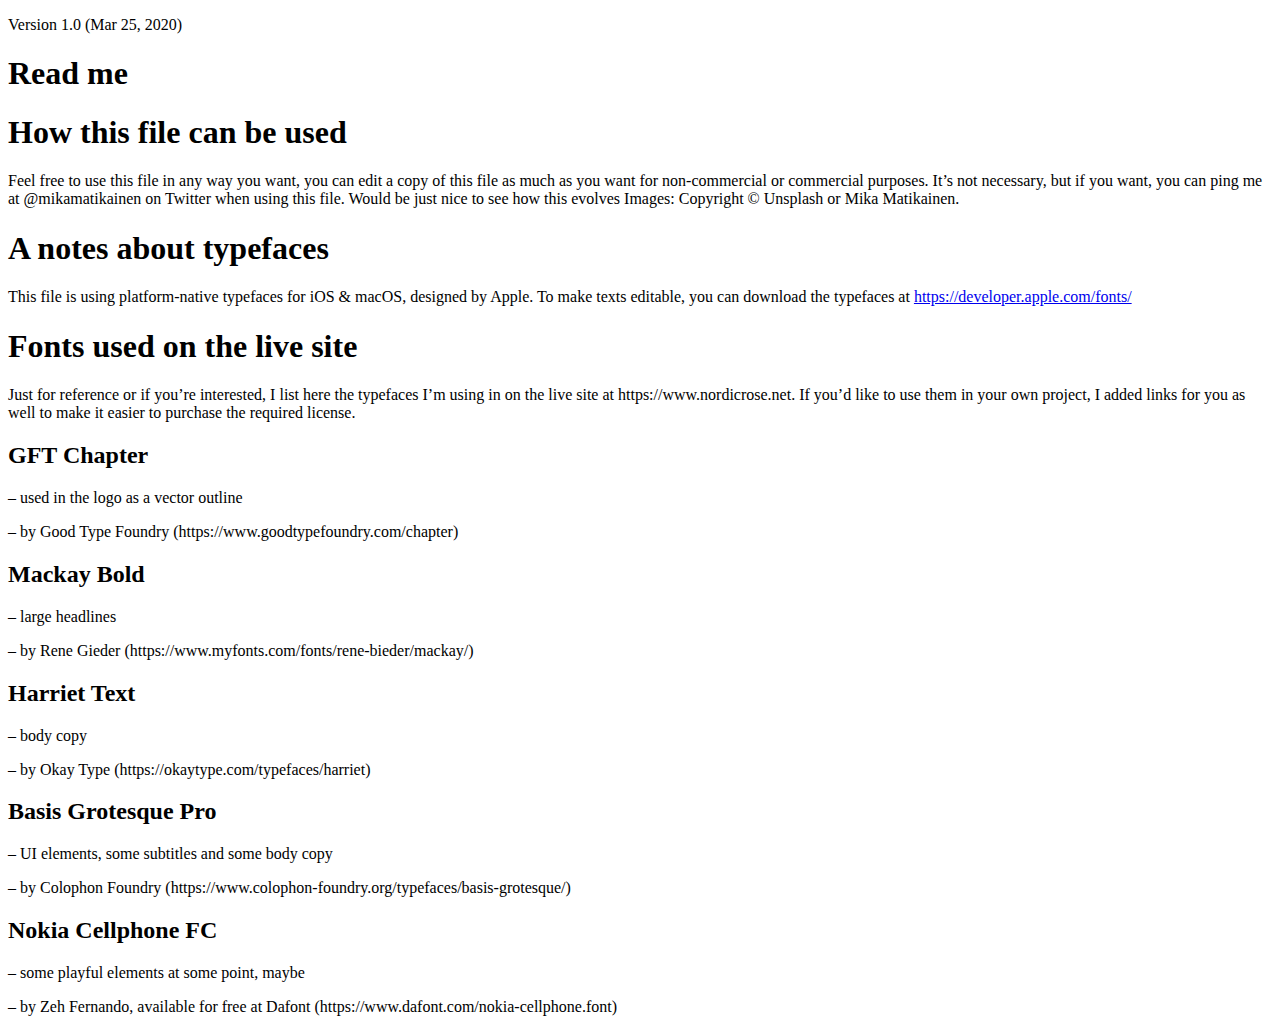
==== index.html @ adea1136 "update fonts" ====
<!DOCTYPE html>
<html lang="en">
  <head>
    <meta charset="UTF-8" />
    <meta name="viewport" content="width=device-width, initial-scale=1.0" />
    <title>Read me</title>
    <link rel="stylesheet" href="./index.css" />
  </head>
  <body>
    <header>
      <div class="header-content">
        <p>Version 1.0 (Mar 25, 2020)</p>
        <h1>Read me</h1>
      </div>
    </header>
    <div id="body-content">
      <section id="intro">
        <h1 class="title">How this file can be used</h1>
        <p class="content">
          Feel free to use this file in any way you want, you can edit a copy of
          this file as much as you want for non-commercial or commercial
          purposes. It’s not necessary, but if you want, you can ping me at
          @mikamatikainen on Twitter when using this file. Would be just nice to
          see how this evolves Images: Copyright © Unsplash or Mika Matikainen.
        </p>
      </section>

      <section id="note">
        <h1 class="title">A notes about typefaces</h1>
        <p class="content">
          This file is using platform-native typefaces for iOS & macOS, designed
          by Apple. To make texts editable, you can download the typefaces at
          <a href="https://developer.apple.com/fonts/"
            >https://developer.apple.com/fonts/</a
          >
        </p>
      </section>
      <section id="fonts">
        <h1>Fonts used on the live site</h1>
        <div class="content">
          <div>
            <p>
              Just for reference or if you’re interested, I list here the
              typefaces I’m using in on the live site at
              https://www.nordicrose.net. If you’d like to use them in your own
              project, I added links for you as well to make it easier to
              purchase the required license.
            </p>
          </div>

          <div class="font1">
            <h2>GFT Chapter</h2>
            <p>– used in the logo as a vector outline</p>
            <p>
              – by Good Type Foundry (https://www.goodtypefoundry.com/chapter)
            </p>
          </div>

          <div class="font2">
            <h2>Mackay Bold</h2>
            <p>– large headlines</p>
            <p>
              – by Rene Gieder
              (https://www.myfonts.com/fonts/rene-bieder/mackay/)
            </p>
          </div>

          <div class="font3">
            <h2>Harriet Text</h2>
            <p>– body copy</p>
            <p>– by Okay Type (https://okaytype.com/typefaces/harriet)</p>
          </div>

          <div class="font4">
            <h2>Basis Grotesque Pro</h2>
            <p>– UI elements, some subtitles and some body copy</p>
            <p>
              – by Colophon Foundry
              (https://www.colophon-foundry.org/typefaces/basis-grotesque/)
            </p>
          </div>

          <div class="font5">
            <h2>Nokia Cellphone FC</h2>
            <p>– some playful elements at some point, maybe</p>
            <p>
              – by Zeh Fernando, available for free at Dafont
              (https://www.dafont.com/nokia-cellphone.font)
            </p>
          </div>
        </div>
      </section>
    </div>
  </body>
</html>
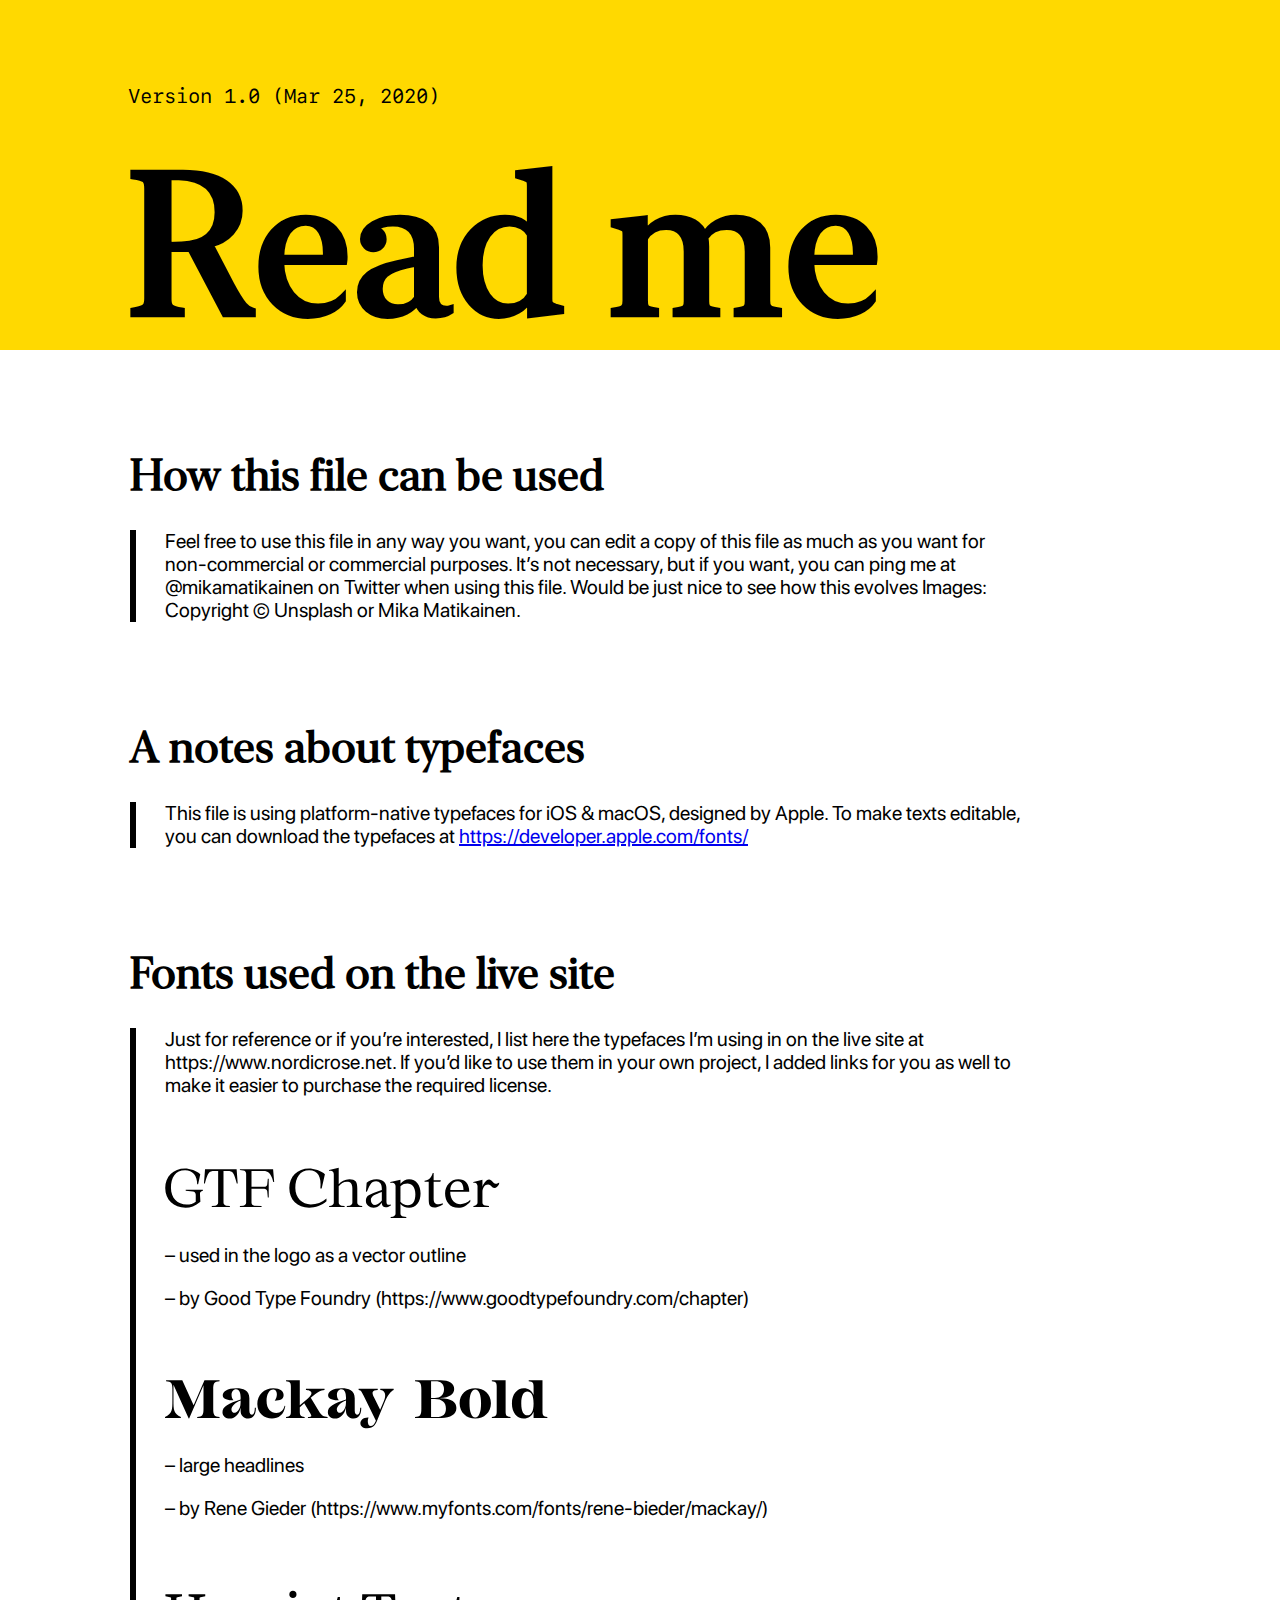
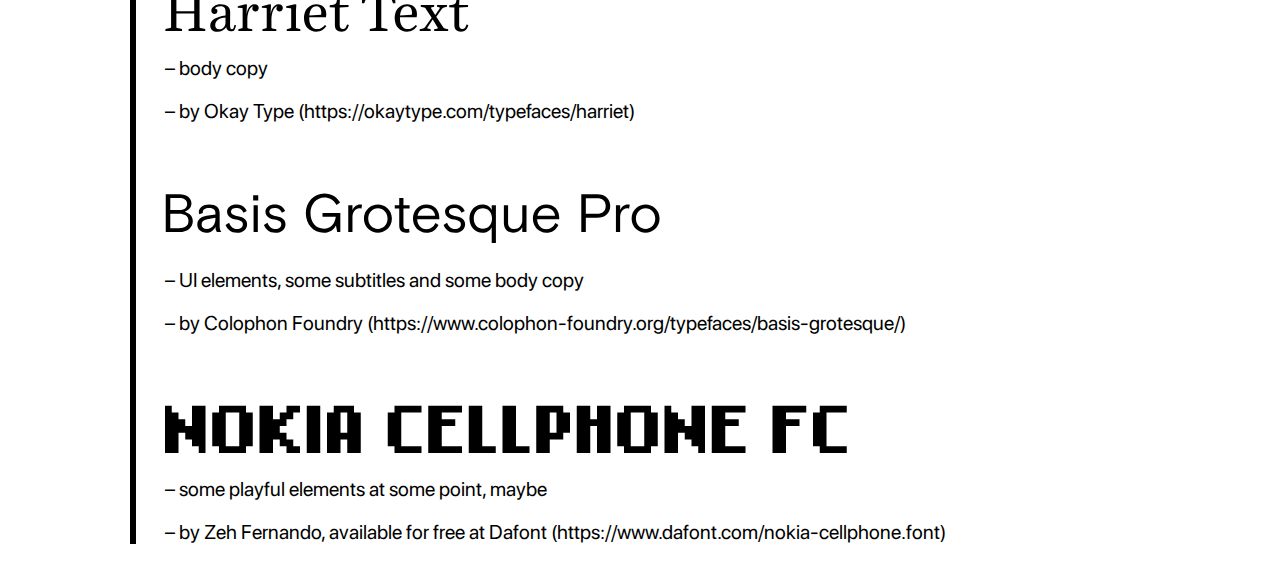
==== commit 3b6e086a: "update bt1" ====
--- a/index.html
+++ b/index.html
@@ -4,6 +4,7 @@
     <meta charset="UTF-8" />
     <meta name="viewport" content="width=device-width, initial-scale=1.0" />
     <title>Read me</title>
+    <link rel="stylesheet" href="./normalize.css" />
     <link rel="stylesheet" href="./index.css" />
   </head>
   <body>
@@ -48,16 +49,114 @@
             </p>
           </div>
 
-          <div class="font1">
-            <h2>GFT Chapter</h2>
+          <div class="font">
+            <div>
+              <svg
+                xmlns="http://www.w3.org/2000/svg"
+                width="335"
+                height="52"
+                viewBox="0 0 335 52"
+                fill="none"
+              >
+                <path
+                  d="M20.5982 40.8099C25.4042 40.8099 30.2102 38.9199 35.3942 34.7079L34.9622 27.0939C34.8542 25.2039 35.8262 24.2859 37.8782 23.7459V22.7199H20.7062V23.7459L27.8882 24.5559C29.5622 24.7719 30.7502 26.0679 30.7502 27.7419V34.7079C28.4282 36.7059 25.2962 37.5159 21.5702 37.5159C12.6602 37.5159 5.96423 31.1979 5.96423 21.0999C5.96423 10.4619 10.3382 3.2799 20.0582 3.2799C27.7802 3.2799 32.2082 8.6259 32.2082 17.2659H33.1262L35.2862 7.1679C32.2082 3.6579 24.3782 1.3899 20.0582 1.3899C8.23223 1.3899 0.240234 9.3279 0.240234 21.0999C0.240234 32.8719 8.77223 40.8099 20.5982 40.8099Z"
+                  fill="black"
+                />
+                <path
+                  d="M46.7794 39.9999H64.8694V39.0819L61.3054 38.6499C59.6854 38.4339 58.4974 37.1919 58.4974 35.5179V4.0899H62.6014C68.1634 4.0899 68.8114 5.7099 71.7814 16.6179H72.6994L71.6194 2.1999H40.0294L38.9494 16.6179H39.8674C42.8374 5.7099 43.8634 4.0899 49.4254 4.0899H53.1514V35.5179C53.1514 37.1919 51.9634 38.4339 50.3434 38.6499L46.7794 39.0819V39.9999Z"
+                  fill="black"
+                />
+                <path
+                  d="M74.8868 39.9999H96.5408V39.0819L89.3048 38.6499C87.6848 38.5419 86.4968 37.1919 86.4968 35.5179V21.7479H99.1868C100.645 21.7479 102.103 22.7739 102.211 24.1779L102.805 30.4959H103.723V11.6499H102.805L102.211 17.4279C102.049 18.8859 100.645 19.8579 99.1868 19.8579H86.4968V4.0899H98.6468C102.643 4.0899 106.099 5.9799 108.259 14.9979H109.177L108.097 2.1999H74.8868V3.1179L78.3428 3.5499C79.9628 3.7659 81.1508 5.0079 81.1508 6.6819V35.5179C81.1508 37.1919 79.9628 38.4339 78.3428 38.6499L74.8868 39.0819V39.9999Z"
+                  fill="black"
+                />
+                <path
+                  d="M144.142 40.8099C150.406 40.8099 157.102 38.4339 161.476 34.3299V31.4679C157.264 35.4099 151.486 37.4079 145.762 37.4079C137.284 37.4079 130.318 31.2519 130.318 21.0999C130.318 10.4619 135.178 3.2799 144.142 3.2799C153.106 3.2799 156.562 9.9219 155.374 21.5859H156.67L159.91 7.1679C156.832 3.6579 148.462 1.3899 144.142 1.3899C132.316 1.3899 124.324 9.3279 124.324 21.0999C124.324 32.9259 132.37 40.8099 144.142 40.8099Z"
+                  fill="black"
+                />
+                <path
+                  d="M164.153 39.9999H179.597V39.0819L176.519 38.6499C174.845 38.3799 173.711 37.1379 173.711 35.4639V19.2099C175.871 16.7259 178.409 14.7279 181.919 14.7279C185.537 14.7279 187.373 16.6179 187.373 21.5319V35.5179C187.373 37.1919 186.239 38.3799 184.565 38.6499L181.811 39.0819V39.9999H197.201V39.0819L195.095 38.6499C193.421 38.3259 192.287 37.1379 192.287 35.4639V21.2079C192.287 14.9439 190.505 12.2979 184.403 12.2979C179.867 12.2979 176.033 14.5659 173.711 17.2119V0.795898L164.153 3.1179V4.0359L165.287 3.8739C167.285 3.6039 168.797 5.2779 168.797 7.2759V35.5179C168.797 37.1919 167.663 38.2719 165.989 38.6499L164.153 39.0819V39.9999Z"
+                  fill="black"
+                />
+                <path
+                  d="M208.614 40.7019C212.88 40.7019 215.256 37.7319 216.822 35.4639L216.876 36.7599C216.984 39.4599 220.116 42.2139 225.84 38.4879V37.5699C223.032 38.3799 221.466 37.4619 221.466 34.6539L221.412 20.7759C221.412 16.0779 218.28 12.2979 211.746 12.2979C206.994 12.2979 204.402 13.5939 201.648 15.8619L200.946 24.6099L201.864 24.6639C204.402 19.1559 205.698 14.1879 211.044 14.1879C214.878 14.1879 216.822 17.2119 216.822 21.4239V23.0439C204.402 27.6339 200.892 28.0659 200.892 34.0059C200.892 37.8939 204.456 40.7019 208.614 40.7019ZM210.072 37.9479C207.588 37.9479 205.86 35.8959 205.86 32.9259C205.86 28.8219 210.45 27.1479 216.822 24.8799V33.5739C214.716 35.9499 212.718 37.9479 210.072 37.9479Z"
+                  fill="black"
+                />
+                <path
+                  d="M225.694 51.0159H241.3V50.0979L238.276 49.6119C236.656 49.3419 235.468 48.1539 235.468 46.4799V37.0299C237.304 39.1899 240.382 40.8099 244.108 40.8099C251.128 40.8099 255.556 34.9779 255.556 26.6079C255.556 18.1299 251.128 12.2979 244.108 12.2979C240.76 12.2979 237.466 14.1879 235.468 16.6719V12.6759L225.37 14.9979V15.9159L226.99 15.7539C228.988 15.5379 230.554 17.1039 230.554 19.1019V46.4799C230.554 48.1539 229.366 49.3419 227.746 49.6659L225.694 50.0979V51.0159ZM242.92 38.1639C239.842 38.1639 237.25 36.7059 235.468 34.7079V19.2099C237.412 17.0499 240.112 16.4019 242.38 16.4019C247.024 16.4019 250.372 20.2359 250.372 27.2559C250.372 34.5999 247.564 38.1639 242.92 38.1639Z"
+                  fill="black"
+                />
+                <path
+                  d="M269.445 40.4319C273.549 40.4319 277.545 37.5699 277.815 37.4079V36.2199C275.223 37.0839 273.279 37.4619 271.821 37.1919C269.553 36.8139 268.635 35.0859 268.635 32.0619V14.7819H275.331L275.871 13.2159H268.635V6.0339H267.771C265.827 11.6499 263.613 13.2699 259.563 13.7559V14.7819H263.721V31.0899C263.721 37.4079 263.937 40.4319 269.445 40.4319Z"
+                  fill="black"
+                />
+                <path
+                  d="M293.424 40.8099C297.69 40.8099 302.442 38.2179 305.304 34.3839V32.7639C302.55 35.7879 298.77 37.1379 295.368 37.1379C290.292 37.1379 285.216 33.3039 285.216 24.7179H304.278C304.278 16.7799 300.282 12.2979 293.424 12.2979C285.702 12.2979 280.086 18.6699 280.086 26.4459C280.086 34.2759 284.676 40.8099 293.424 40.8099ZM285.324 23.0979C285.324 19.6419 286.836 14.1879 292.668 14.1879C298.014 14.1879 298.5 20.3439 298.5 23.0979H285.324Z"
+                  fill="black"
+                />
+                <path
+                  d="M308.419 39.9999H323.971V39.0819L320.246 38.5959C318.626 38.3799 317.438 37.1379 317.438 35.4639V25.0419C317.438 20.9919 319.652 17.3739 323.216 17.4819C325.7 17.5359 326.888 20.8839 329.318 20.8839C331.423 20.8839 333.044 19.2099 334.124 16.9419V15.4839C333.422 15.9159 332.288 16.7799 330.668 16.7799C327.806 16.7799 326.996 12.5679 324.026 12.6219C321.002 12.6759 318.139 17.4819 317.438 19.8039V12.6759L308.419 14.9979V15.9159C308.96 15.7539 309.229 15.6459 309.661 15.6459C311.281 15.6459 312.523 17.3739 312.523 19.1019V35.4639C312.523 37.1379 311.282 38.1099 309.716 38.6499L308.419 39.0819V39.9999Z"
+                  fill="black"
+                />
+              </svg>
+            </div>
             <p>– used in the logo as a vector outline</p>
             <p>
               – by Good Type Foundry (https://www.goodtypefoundry.com/chapter)
             </p>
           </div>
 
-          <div class="font2">
-            <h2>Mackay Bold</h2>
+          <div class="font">
+            <div>
+              <svg
+                xmlns="http://www.w3.org/2000/svg"
+                width="383"
+                height="49"
+                viewBox="0 0 383 49"
+                fill="none"
+              >
+                <path
+                  d="M54.54 1.27995V0.199951H39.474L28.62 25.364L17.28 0.199951H1.08V1.27995C6.21 1.49595 7.398 2.89995 7.398 9.37995V20.72C7.398 29.522 7.182 33.842 0 36.92V38H15.876V36.92C8.694 33.842 8.478 29.522 8.478 20.72V4.84395L23.706 38.54H24.138L38.502 5.27595V28.82C38.502 35.3 37.314 36.704 32.184 36.92V38H54.54V36.92C49.41 36.704 48.222 35.3 48.222 28.82V9.37995C48.222 2.89995 49.41 1.49595 54.54 1.27995Z"
+                  fill="black"
+                />
+                <path
+                  d="M89.8231 27.794C89.8231 32.276 88.5271 34.706 87.0151 34.706C85.5571 34.706 84.3691 33.41 84.3691 30.656V18.236C84.3691 10.352 77.9971 8.29995 71.5711 8.29995C61.9051 8.29995 57.7471 11.918 57.7471 15.374C57.7471 18.182 60.5551 20.612 68.4931 20.342C67.1431 18.884 66.5491 16.454 66.5491 14.726C66.5491 11.81 68.2231 9.21795 71.1391 9.21795C74.7571 9.21795 75.6211 13.808 75.6211 17.156V19.532C63.5791 23.474 57.4771 26.606 57.4771 32.168C57.4771 36.38 61.0411 38.54 64.6591 38.54C69.4651 38.54 74.0551 34.868 75.6211 27.686V30.71C75.6211 35.246 78.4831 38.486 83.2891 38.486C88.5271 38.486 90.9031 34.49 90.9031 27.794H89.8231ZM69.3031 32.87C68.1151 32.87 66.4411 31.844 66.4411 29.468C66.4411 25.85 70.4371 22.502 75.6211 20.396V22.232C75.6211 30.71 70.7611 32.87 69.3031 32.87Z"
+                  fill="black"
+                />
+                <path
+                  d="M106.957 38.54C113.383 38.54 118.945 34.976 120.295 26.012L119.593 25.796C118.567 30.17 115.705 32.978 111.331 32.978C105.985 32.978 101.557 28.874 101.557 20.666C101.557 13.97 104.473 9.37995 108.091 9.37995C110.791 9.37995 111.871 11.648 111.871 14.24C111.871 16.508 111.061 19.046 109.711 20.666C115.057 20.666 118.621 19.262 118.621 15.05C118.621 11.54 115.435 8.29995 108.361 8.29995C99.0731 8.29995 92.3231 14.834 92.3231 24.068C92.3231 33.626 99.5051 38.54 106.957 38.54Z"
+                  fill="black"
+                />
+                <path
+                  d="M154.07 31.574L145.754 17.75C153.044 11.54 155.42 10.19 159.524 9.91995V8.83995H140.948V9.91995C145.376 10.244 150.452 12.188 141.704 19.478L134.792 25.256V0.199951H121.022V1.27995C125.126 1.60395 125.882 2.84595 125.882 6.67995V31.52C125.882 35.354 125.126 36.596 121.022 36.92V38H139.652V36.92C135.548 36.596 134.792 35.354 134.792 31.52V27.2L139.274 23.312L144.458 31.898C147.374 36.704 146.888 36.596 142.946 36.92V38H162.602V36.92C158.552 36.65 156.662 35.894 154.07 31.574Z"
+                  fill="black"
+                />
+                <path
+                  d="M195.186 27.794C195.186 32.276 193.89 34.706 192.378 34.706C190.92 34.706 189.732 33.41 189.732 30.656V18.236C189.732 10.352 183.36 8.29995 176.934 8.29995C167.268 8.29995 163.11 11.918 163.11 15.374C163.11 18.182 165.918 20.612 173.856 20.342C172.506 18.884 171.912 16.454 171.912 14.726C171.912 11.81 173.586 9.21795 176.502 9.21795C180.12 9.21795 180.984 13.808 180.984 17.156V19.532C168.942 23.474 162.84 26.606 162.84 32.168C162.84 36.38 166.404 38.54 170.022 38.54C174.828 38.54 179.418 34.868 180.984 27.686V30.71C180.984 35.246 183.846 38.486 188.652 38.486C193.89 38.486 196.266 34.49 196.266 27.794H195.186ZM174.666 32.87C173.478 32.87 171.804 31.844 171.804 29.468C171.804 25.85 175.8 22.502 180.984 20.396V22.232C180.984 30.71 176.124 32.87 174.666 32.87Z"
+                  fill="black"
+                />
+                <path
+                  d="M215.274 8.83995V9.91995C220.404 10.352 221.376 15.32 218.892 21.098L215.166 29.792L209.226 17.696C206.472 12.242 206.904 10.244 212.736 9.91995V8.83995H193.62V9.91995C196.32 10.136 197.022 12.35 199.398 17.21L210.9 40.754C209.172 44.804 207.552 46.1 205.824 46.1C203.718 46.1 202.8 43.778 202.8 41.24C202.8 39.89 203.07 38.54 203.556 37.406C198.21 37.136 195.402 40.214 195.402 43.184C195.402 45.776 197.562 48.26 202.152 48.26C208.902 48.26 210.576 44.318 212.142 40.538L220.08 21.26C222.456 15.536 225.912 11.162 228.666 9.91995V8.83995H215.274Z"
+                  fill="black"
+                />
+                <path
+                  d="M275.359 18.182V18.02C284.647 17.318 289.183 14.024 289.183 8.89395C289.183 3.38595 283.945 0.199951 275.737 0.199951H250.033V1.27995C255.163 1.49595 256.351 2.89995 256.351 9.37995V28.82C256.351 35.3 255.163 36.704 250.033 36.92V38H276.493C285.457 38 291.397 34.22 291.397 27.956C291.397 22.178 286.915 18.506 275.359 18.182ZM270.499 1.27995C275.521 1.27995 279.031 3.87195 279.031 9.21795C279.031 14.834 275.251 17.966 269.797 17.966H266.071V1.27995H270.499ZM271.363 37.028H266.071V19.046H269.797C276.925 19.046 280.921 22.394 280.921 28.388C280.921 33.896 278.113 37.028 271.363 37.028Z"
+                  fill="black"
+                />
+                <path
+                  d="M310.272 8.29995C301.47 8.29995 294.612 14.078 294.612 23.312C294.612 32.654 301.47 38.54 310.272 38.54C319.074 38.54 325.932 32.654 325.932 23.312C325.932 14.078 319.074 8.29995 310.272 8.29995ZM310.272 37.46C306.438 37.46 304.494 32.006 304.494 23.312C304.494 14.726 306.438 9.37995 310.272 9.37995C314.106 9.37995 316.05 14.726 316.05 23.312C316.05 32.006 314.106 37.46 310.272 37.46Z"
+                  fill="black"
+                />
+                <path
+                  d="M340.614 31.52V0.199951H326.844V1.27995C330.948 1.60395 331.704 2.84595 331.704 6.67995V31.52C331.704 35.354 330.948 36.596 326.844 36.92V38H345.474V36.92C341.37 36.596 340.614 35.354 340.614 31.52Z"
+                  fill="black"
+                />
+                <path
+                  d="M377.489 31.52V0.199951H363.719V1.27995C367.823 1.60395 368.579 2.84595 368.579 6.67995V15.104C366.851 10.676 363.503 8.29995 358.751 8.29995C352.001 8.29995 346.925 14.348 346.925 23.42C346.925 32.492 352.001 38.54 358.751 38.54C363.503 38.54 366.851 36.164 368.579 31.79V38H382.349V36.92C378.245 36.596 377.489 35.354 377.489 31.52ZM362.369 35.3C358.967 35.3 356.267 31.952 356.267 23.42C356.267 14.942 358.913 11.54 362.261 11.54C366.041 11.54 368.579 14.888 368.579 23.42C368.579 31.898 366.095 35.3 362.369 35.3Z"
+                  fill="black"
+                />
+              </svg>
+            </div>
             <p>– large headlines</p>
             <p>
               – by Rene Gieder
@@ -65,14 +164,142 @@
             </p>
           </div>
 
-          <div class="font3">
-            <h2>Harriet Text</h2>
+          <div class="font">
+            <div>
+              <svg
+                xmlns="http://www.w3.org/2000/svg"
+                width="304"
+                height="42"
+                viewBox="0 0 304 42"
+                fill="none"
+              >
+                <path
+                  d="M0.425781 41V38.9961L5.06641 38.0732C5.75195 37.9854 6.09473 37.6426 6.09473 37.0449V8.22559C6.09473 7.66309 5.75195 7.33789 5.06641 7.25L0.425781 6.32715V4.32324H17.0107V6.32715L12.4229 7.25C11.7373 7.33789 11.3945 7.66309 11.3945 8.22559V21.1719H29.2188V8.22559C29.2188 7.92676 29.1484 7.70703 29.0078 7.56641C28.8672 7.4082 28.5947 7.30273 28.1904 7.25L23.6025 6.32715V4.32324H40.2402V6.32715L35.5732 7.25C34.8877 7.33789 34.5449 7.66309 34.5449 8.22559V37.0449C34.5449 37.6426 34.8877 37.9854 35.5732 38.0732L40.2402 38.9961V41H23.6025V38.9961L28.1904 38.0732C28.5947 38.0205 28.8672 37.9238 29.0078 37.7832C29.1484 37.625 29.2188 37.3789 29.2188 37.0449V23.3867H11.3945V37.0449C11.3945 37.3613 11.4648 37.5986 11.6055 37.7568C11.7637 37.915 12.0361 38.0205 12.4229 38.0732L17.0107 38.9961V41H0.425781Z"
+                  fill="black"
+                />
+                <path
+                  d="M45.25 35.7002C45.25 30.2861 50.3477 26.8848 60.543 25.4961V21.5146C60.543 19.6865 60.1211 18.3418 59.2773 17.4805C58.4336 16.6016 57.1416 16.1621 55.4014 16.1621C54.1885 16.1621 53.0898 16.373 52.1055 16.7949C51.1387 17.2168 50.3828 17.7617 49.8379 18.4297H49.8906C50.6289 18.4297 51.2354 18.6846 51.71 19.1943C52.2021 19.6865 52.4482 20.3281 52.4482 21.1191C52.4482 21.9805 52.167 22.6748 51.6045 23.2021C51.042 23.7295 50.3125 23.9932 49.416 23.9932C48.4844 23.9932 47.7373 23.6855 47.1748 23.0703C46.6123 22.4551 46.3311 21.6289 46.3311 20.5918C46.3311 18.9043 47.2363 17.4189 49.0469 16.1357C50.8574 14.8525 53.0723 14.2109 55.6914 14.2109C58.7676 14.2109 61.1143 14.9141 62.7314 16.3203C64.3662 17.709 65.1836 19.7832 65.1836 22.543C65.1836 23.5449 65.166 25.751 65.1309 29.1611C65.0957 32.5537 65.0781 34.7686 65.0781 35.8057C65.0781 37.0537 65.2275 37.9238 65.5264 38.416C65.8428 38.9082 66.3262 39.1543 66.9766 39.1543C67.627 39.1543 68.1279 38.8379 68.4795 38.2051C68.8486 37.5723 69.1562 36.5088 69.4023 35.0146L70.958 35.1201C70.7119 37.3174 70.2021 38.9082 69.4287 39.8926C68.6729 40.877 67.4951 41.3691 65.8955 41.3691C63.3115 41.3691 61.7383 40.0068 61.1758 37.2822C60.332 38.6357 59.1367 39.7256 57.5898 40.5518C56.0605 41.3604 54.3818 41.7646 52.5537 41.7646C50.2861 41.7646 48.502 41.2197 47.2012 40.1299C45.9004 39.04 45.25 37.5635 45.25 35.7002ZM50.2334 35.2783C50.2334 36.5088 50.5762 37.4932 51.2617 38.2314C51.9473 38.9697 52.9141 39.3389 54.1621 39.3389C55.9023 39.3389 57.3877 38.6973 58.6182 37.4141C59.8662 36.1133 60.4902 34.5576 60.4902 32.7471V27.3945C59.6289 27.5527 58.8906 27.7021 58.2754 27.8428C57.6602 27.9658 56.9658 28.1416 56.1924 28.3701C55.4365 28.5986 54.7861 28.8447 54.2412 29.1084C53.7139 29.3545 53.1777 29.6797 52.6328 30.084C52.1055 30.4883 51.6748 30.9277 51.3408 31.4023C51.0068 31.877 50.7344 32.4482 50.5234 33.1162C50.3301 33.7666 50.2334 34.4873 50.2334 35.2783Z"
+                  fill="black"
+                />
+                <path
+                  d="M72.7773 17.7705V16.1621L80.4502 14.2637L81.9531 14.6064L81.4785 24.3096C81.7949 22.4111 82.2783 20.7324 82.9287 19.2734C83.5791 17.8145 84.4756 16.6104 85.6182 15.6611C86.7783 14.6943 88.0967 14.2109 89.5732 14.2109C90.874 14.2109 91.8936 14.5625 92.6318 15.2656C93.3701 15.9688 93.7393 16.8828 93.7393 18.0078C93.7393 19.0098 93.4229 19.8271 92.79 20.46C92.1748 21.0928 91.3926 21.4092 90.4434 21.4092C89.5117 21.4092 88.7559 21.1279 88.1758 20.5654C87.5957 20.0029 87.3057 19.2734 87.3057 18.377C87.3057 17.3574 87.666 16.6191 88.3867 16.1621C87.4023 16.3906 86.5146 16.9443 85.7236 17.8232C84.9326 18.6846 84.291 19.7393 83.7988 20.9873C83.3242 22.2178 82.9551 23.5449 82.6914 24.9688C82.4453 26.3926 82.3223 27.834 82.3223 29.293V37.2295C82.3223 37.5811 82.3926 37.8535 82.5332 38.0469C82.6738 38.2227 82.9287 38.3457 83.2979 38.416L87.2529 39.207V41H73.3574V39.207L76.8379 38.3633C77.3652 38.2227 77.6289 37.8623 77.6289 37.2822V19.0098C77.6289 18.6934 77.5762 18.4736 77.4707 18.3506C77.3652 18.21 77.1367 18.1309 76.7852 18.1133L72.7773 17.7705Z"
+                  fill="black"
+                />
+                <path
+                  d="M96.877 17.7705V16.1621L104.55 14.2637L106.053 14.6064L105.578 24.3096C105.895 22.4111 106.378 20.7324 107.028 19.2734C107.679 17.8145 108.575 16.6104 109.718 15.6611C110.878 14.6943 112.196 14.2109 113.673 14.2109C114.974 14.2109 115.993 14.5625 116.731 15.2656C117.47 15.9688 117.839 16.8828 117.839 18.0078C117.839 19.0098 117.522 19.8271 116.89 20.46C116.274 21.0928 115.492 21.4092 114.543 21.4092C113.611 21.4092 112.855 21.1279 112.275 20.5654C111.695 20.0029 111.405 19.2734 111.405 18.377C111.405 17.3574 111.766 16.6191 112.486 16.1621C111.502 16.3906 110.614 16.9443 109.823 17.8232C109.032 18.6846 108.391 19.7393 107.898 20.9873C107.424 22.2178 107.055 23.5449 106.791 24.9688C106.545 26.3926 106.422 27.834 106.422 29.293V37.2295C106.422 37.5811 106.492 37.8535 106.633 38.0469C106.773 38.2227 107.028 38.3457 107.397 38.416L111.353 39.207V41H97.457V39.207L100.938 38.3633C101.465 38.2227 101.729 37.8623 101.729 37.2822V19.0098C101.729 18.6934 101.676 18.4736 101.57 18.3506C101.465 18.21 101.236 18.1309 100.885 18.1133L96.877 17.7705Z"
+                  fill="black"
+                />
+                <path
+                  d="M121.188 17.8232V16.2676L129.73 14.2637L131.339 14.5273L130.97 20.5391V37.2822C130.97 37.8623 131.251 38.2227 131.813 38.3633L135.347 39.207V41H121.768V39.207L125.354 38.3633C125.916 38.2227 126.197 37.8623 126.197 37.2822V19.0889C126.197 18.7725 126.136 18.5439 126.013 18.4033C125.907 18.2627 125.67 18.1836 125.301 18.166L121.188 17.8232ZM124.325 4.37598C124.325 3.32129 124.668 2.47754 125.354 1.84473C126.039 1.19434 126.883 0.869141 127.885 0.869141C128.957 0.869141 129.827 1.18555 130.495 1.81836C131.163 2.45117 131.497 3.30371 131.497 4.37598C131.497 5.46582 131.163 6.33594 130.495 6.98633C129.827 7.63672 128.957 7.96191 127.885 7.96191C126.9 7.96191 126.057 7.62793 125.354 6.95996C124.668 6.27441 124.325 5.41309 124.325 4.37598Z"
+                  fill="black"
+                />
+                <path
+                  d="M138.959 27.9746C138.959 26.1641 139.196 24.4941 139.671 22.9648C140.163 21.4355 140.813 20.1436 141.622 19.0889C142.431 18.0342 143.362 17.1377 144.417 16.3994C145.489 15.6436 146.597 15.0898 147.739 14.7383C148.899 14.3867 150.077 14.2109 151.272 14.2109C154.419 14.2109 156.871 15.1162 158.629 16.9268C160.387 18.7197 161.266 21.0928 161.266 24.0459C161.266 24.9424 161.151 26.0234 160.923 27.2891H144.232V27.9746C144.232 31.4727 144.953 34.1973 146.395 36.1484C147.854 38.082 149.761 39.0488 152.116 39.0488C155.122 39.0488 157.732 37.6689 159.947 34.9092L161.371 35.9902C160.738 36.8516 160.114 37.5898 159.499 38.2051C158.884 38.8203 158.163 39.418 157.337 39.998C156.511 40.5605 155.57 40.9824 154.516 41.2637C153.461 41.5625 152.31 41.7119 151.062 41.7119C149.532 41.7119 148.047 41.4131 146.605 40.8154C145.182 40.2178 143.89 39.3652 142.729 38.2578C141.587 37.1504 140.673 35.709 139.987 33.9336C139.302 32.1406 138.959 30.1543 138.959 27.9746ZM144.364 25.4961L156.124 24.8105L156.229 23.9932C156.265 23.6416 156.282 23.1143 156.282 22.4111C156.282 20.5303 155.869 19.0186 155.043 17.876C154.217 16.7334 152.925 16.1621 151.167 16.1621C149.427 16.1621 147.924 16.918 146.658 18.4297C145.41 19.9414 144.646 22.2969 144.364 25.4961Z"
+                  fill="black"
+                />
+                <path
+                  d="M164.72 17.1377V15.292L168.438 14.7119C169.369 14.5537 170.072 14.2373 170.547 13.7627C171.039 13.2881 171.399 12.6113 171.628 11.7324C171.646 11.627 171.733 11.2227 171.892 10.5195C172.067 9.79883 172.252 9.06055 172.445 8.30469C172.639 7.53125 172.744 7.0918 172.762 6.98633H174.977L174.687 14.9756H183.546V16.9268L174.687 17.4014V34.9619C174.687 37.6162 175.768 38.9434 177.93 38.9434C178.967 38.9434 179.793 38.6094 180.408 37.9414C181.023 37.2734 181.568 36.166 182.043 34.6191L183.836 35.1201C182.816 39.5146 180.382 41.7119 176.532 41.7119C174.493 41.7119 172.876 41.1758 171.681 40.1035C170.485 39.0137 169.888 37.2822 169.888 34.9092V17.5596L164.72 17.1377Z"
+                  fill="black"
+                />
+                <path
+                  d="M196.94 13.3408L197.23 4.32324H230.058L230.374 13.3408H228.054L226.551 9.62305C226.34 9.00781 226.111 8.50684 225.865 8.12012C225.637 7.7334 225.399 7.42578 225.153 7.19727C224.907 6.96875 224.573 6.80176 224.151 6.69629C223.747 6.57324 223.352 6.50293 222.965 6.48535C222.596 6.4502 222.06 6.43262 221.356 6.43262H216.294V37.0449C216.294 37.3613 216.373 37.5986 216.531 37.7568C216.689 37.915 216.971 38.0205 217.375 38.0732L222.438 38.9961V41H204.771V38.9961L209.966 38.0732C210.651 37.9854 210.994 37.6426 210.994 37.0449V6.43262H205.905C205.202 6.43262 204.657 6.4502 204.271 6.48535C203.901 6.50293 203.506 6.57324 203.084 6.69629C202.68 6.80176 202.354 6.96875 202.108 7.19727C201.862 7.42578 201.616 7.7334 201.37 8.12012C201.124 8.50684 200.896 9.00781 200.685 9.62305L199.155 13.3408H196.94Z"
+                  fill="black"
+                />
+                <path
+                  d="M229.662 27.9746C229.662 26.1641 229.899 24.4941 230.374 22.9648C230.866 21.4355 231.517 20.1436 232.325 19.0889C233.134 18.0342 234.065 17.1377 235.12 16.3994C236.192 15.6436 237.3 15.0898 238.442 14.7383C239.603 14.3867 240.78 14.2109 241.976 14.2109C245.122 14.2109 247.574 15.1162 249.332 16.9268C251.09 18.7197 251.969 21.0928 251.969 24.0459C251.969 24.9424 251.854 26.0234 251.626 27.2891H234.936V27.9746C234.936 31.4727 235.656 34.1973 237.098 36.1484C238.557 38.082 240.464 39.0488 242.819 39.0488C245.825 39.0488 248.436 37.6689 250.65 34.9092L252.074 35.9902C251.441 36.8516 250.817 37.5898 250.202 38.2051C249.587 38.8203 248.866 39.418 248.04 39.998C247.214 40.5605 246.273 40.9824 245.219 41.2637C244.164 41.5625 243.013 41.7119 241.765 41.7119C240.235 41.7119 238.75 41.4131 237.309 40.8154C235.885 40.2178 234.593 39.3652 233.433 38.2578C232.29 37.1504 231.376 35.709 230.69 33.9336C230.005 32.1406 229.662 30.1543 229.662 27.9746ZM235.067 25.4961L246.827 24.8105L246.933 23.9932C246.968 23.6416 246.985 23.1143 246.985 22.4111C246.985 20.5303 246.572 19.0186 245.746 17.876C244.92 16.7334 243.628 16.1621 241.87 16.1621C240.13 16.1621 238.627 16.918 237.361 18.4297C236.113 19.9414 235.349 22.2969 235.067 25.4961Z"
+                  fill="black"
+                />
+                <path
+                  d="M254.685 41V39.2598L257.98 38.4688C258.842 38.2754 259.501 37.8447 259.958 37.1768L266.655 27.6582L260.775 18.6406C260.547 18.2539 260.31 17.9814 260.063 17.8232C259.835 17.6475 259.519 17.5068 259.114 17.4014L255.766 16.6367V14.9756H269.134V16.6367L266.866 17.1377C266.374 17.2607 266.093 17.4365 266.022 17.665C265.952 17.8936 266.058 18.2363 266.339 18.6934L270.215 25.0742L274.486 18.6934C274.68 18.3945 274.776 18.1309 274.776 17.9023C274.776 17.5684 274.557 17.3486 274.117 17.2432L272.061 16.6895V14.9756H281.948V16.6367L278.969 17.4541C278.195 17.6475 277.545 18.0957 277.018 18.7988L271.296 26.7881L278.23 37.2822C278.67 37.9502 279.206 38.3457 279.839 38.4688L283.135 39.2598V41H269.187V39.2598L271.955 38.7324C272.447 38.627 272.729 38.46 272.799 38.2314C272.869 37.9854 272.764 37.6338 272.482 37.1768L267.736 29.3984L262.568 37.2822C262.393 37.5635 262.305 37.8008 262.305 37.9941C262.305 38.3105 262.533 38.5039 262.99 38.5742L265.68 39.207V41H254.685Z"
+                  fill="black"
+                />
+                <path
+                  d="M284.216 17.1377V15.292L287.934 14.7119C288.865 14.5537 289.568 14.2373 290.043 13.7627C290.535 13.2881 290.896 12.6113 291.124 11.7324C291.142 11.627 291.229 11.2227 291.388 10.5195C291.563 9.79883 291.748 9.06055 291.941 8.30469C292.135 7.53125 292.24 7.0918 292.258 6.98633H294.473L294.183 14.9756H303.042V16.9268L294.183 17.4014V34.9619C294.183 37.6162 295.264 38.9434 297.426 38.9434C298.463 38.9434 299.289 38.6094 299.904 37.9414C300.52 37.2734 301.064 36.166 301.539 34.6191L303.332 35.1201C302.312 39.5146 299.878 41.7119 296.028 41.7119C293.989 41.7119 292.372 41.1758 291.177 40.1035C289.981 39.0137 289.384 37.2822 289.384 34.9092V17.5596L284.216 17.1377Z"
+                  fill="black"
+                />
+              </svg>
+            </div>
             <p>– body copy</p>
             <p>– by Okay Type (https://okaytype.com/typefaces/harriet)</p>
           </div>
 
-          <div class="font4">
-            <h2>Basis Grotesque Pro</h2>
+          <div class="font">
+            <svg
+              xmlns="http://www.w3.org/2000/svg"
+              width="495"
+              height="51"
+              viewBox="0 0 495 51"
+              fill="none"
+            >
+              <path
+                d="M0.751953 39H14.684C21.758 39 27.806 34.788 27.806 28.146C27.806 22.692 24.35 20.208 19.868 18.642C23.54 17.346 26.456 14.808 26.456 10.326C26.456 4.97997 21.812 1.19997 14.576 1.19997H0.751953V39ZM5.28795 20.856H13.982C19.166 20.856 23.486 22.746 23.486 28.038C23.486 33.384 19.166 35.22 13.982 35.22H5.28795V20.856ZM5.28795 4.97997H14.252C18.68 4.97997 22.136 6.76197 22.136 11.028C22.136 15.402 18.68 17.076 14.252 17.076H5.28795V4.97997Z"
+                fill="black"
+              />
+              <path
+                d="M56.2703 39C54.9743 36.84 54.6503 35.382 54.6503 32.304V20.208C54.6503 14.754 51.1943 11.46 44.1203 11.46C37.7483 11.46 33.8063 15.024 33.8063 19.074C33.8063 19.83 33.9683 20.532 34.2383 21.234L37.9103 19.992C37.7483 19.56 37.8023 19.452 37.8023 19.182C37.8023 16.968 39.8543 15.024 44.1203 15.024C48.0623 15.024 50.4383 16.536 50.4383 20.208V21.396L41.5283 22.854C36.3983 23.718 32.2943 26.418 32.2943 31.602C32.2943 36.3 35.8583 39.756 41.3123 39.756C45.4163 39.756 48.7643 37.596 50.4383 33.708C50.4383 36.732 51.2483 37.974 52.0583 39H56.2703ZM41.7983 35.976C38.5583 35.976 36.6143 34.194 36.6143 31.386C36.6143 28.632 38.5583 26.796 42.2843 26.148L50.4383 24.744V25.554C50.4383 30.954 47.4683 35.976 41.7983 35.976Z"
+                fill="black"
+              />
+              <path
+                d="M65.9548 18.534C65.9548 16.158 68.3308 15.024 71.3548 15.024C74.3788 15.024 77.0248 16.212 78.4828 19.83L81.7228 17.94C80.0488 13.836 76.8628 11.46 71.3008 11.46C66.3868 11.46 62.0668 14.106 62.0668 18.696C62.0668 23.232 66.1708 25.662 71.0308 26.526C75.7288 27.39 77.8888 28.686 77.8888 31.332C77.8888 34.356 75.6208 36.084 71.9488 36.084C68.0068 36.084 65.4148 33.492 64.0648 29.82L60.5548 31.98C62.1748 36.192 66.0088 39.756 71.9488 39.756C78.5908 39.756 82.1008 35.706 82.1008 31.17C82.1008 26.634 78.7528 24.366 73.0828 23.286C68.7628 22.476 65.9548 21.288 65.9548 18.534Z"
+                fill="black"
+              />
+              <path
+                d="M88.5922 39H92.8042V12.216H88.5922V39ZM88.1602 7.57197H93.2362V2.27997H88.1602V7.57197Z"
+                fill="black"
+              />
+              <path
+                d="M104.345 18.534C104.345 16.158 106.721 15.024 109.745 15.024C112.769 15.024 115.415 16.212 116.873 19.83L120.113 17.94C118.439 13.836 115.253 11.46 109.691 11.46C104.777 11.46 100.457 14.106 100.457 18.696C100.457 23.232 104.561 25.662 109.421 26.526C114.119 27.39 116.279 28.686 116.279 31.332C116.279 34.356 114.011 36.084 110.339 36.084C106.397 36.084 103.805 33.492 102.455 29.82L98.9455 31.98C100.565 36.192 104.399 39.756 110.339 39.756C116.981 39.756 120.491 35.706 120.491 31.17C120.491 26.634 117.143 24.366 111.473 23.286C107.153 22.476 104.345 21.288 104.345 18.534Z"
+                fill="black"
+              />
+              <path
+                d="M172.201 39H175.333V20.046H157.513V23.826H170.797C169.771 30.9 165.991 35.76 158.971 35.76C150.763 35.76 145.471 29.334 145.471 20.1C145.471 10.866 151.843 4.43997 159.241 4.43997C164.425 4.43997 168.367 6.49197 171.607 12.108L175.063 9.62397C172.201 4.00797 166.693 0.44397 159.295 0.44397C149.251 0.44397 140.827 8.81397 140.827 20.1C140.827 31.386 148.225 39.756 158.809 39.756C164.803 39.756 168.799 36.786 170.905 32.466L172.201 39Z"
+                fill="black"
+              />
+              <path
+                d="M197.074 11.73C196.48 11.568 195.67 11.46 195.238 11.46C191.404 11.46 188.92 13.836 187.462 17.076V12.216H183.25V39H187.462V24.366C187.462 18.912 190.594 15.348 194.266 15.348C195.022 15.348 195.724 15.456 196.372 15.672L197.074 11.73Z"
+                fill="black"
+              />
+              <path
+                d="M226.894 25.608C226.894 16.482 219.604 11.46 212.908 11.46C206.212 11.46 198.922 16.482 198.922 25.608C198.922 34.734 206.212 39.756 212.908 39.756C219.604 39.756 226.894 34.734 226.894 25.608ZM212.908 35.976C207.508 35.976 203.242 31.602 203.242 25.608C203.242 19.614 207.508 15.24 212.908 15.24C218.308 15.24 222.574 19.614 222.574 25.608C222.574 31.602 218.308 35.976 212.908 35.976Z"
+                fill="black"
+              />
+              <path
+                d="M229.755 15.564H234.237V32.574C234.237 38.028 237.477 39.756 240.933 39.756C242.607 39.756 243.579 39.648 244.497 39.27L244.119 35.76C243.525 35.922 242.715 36.084 242.121 36.084C238.989 36.084 238.449 34.626 238.449 31.764V15.564H244.605V12.216H238.449V4.97997H234.237V12.216H229.755V15.564Z"
+                fill="black"
+              />
+              <path
+                d="M274.317 26.31V24.852C274.317 17.076 269.457 11.46 261.411 11.46C253.905 11.46 247.965 17.346 247.965 25.608C247.965 33.87 253.959 39.756 261.249 39.756C267.297 39.756 270.969 36.84 273.507 31.926L270.429 30.09C268.701 33.546 266.271 36.192 261.411 36.192C255.849 36.192 252.447 31.926 252.177 26.31H274.317ZM261.411 15.024C265.569 15.024 269.835 17.832 270.105 22.854H252.501C253.527 18.264 256.605 15.024 261.411 15.024Z"
+                fill="black"
+              />
+              <path
+                d="M283.959 18.534C283.959 16.158 286.335 15.024 289.359 15.024C292.383 15.024 295.029 16.212 296.487 19.83L299.727 17.94C298.053 13.836 294.867 11.46 289.305 11.46C284.391 11.46 280.071 14.106 280.071 18.696C280.071 23.232 284.175 25.662 289.035 26.526C293.733 27.39 295.893 28.686 295.893 31.332C295.893 34.356 293.625 36.084 289.953 36.084C286.011 36.084 283.419 33.492 282.069 29.82L278.559 31.98C280.179 36.192 284.013 39.756 289.953 39.756C296.595 39.756 300.105 35.706 300.105 31.17C300.105 26.634 296.757 24.366 291.087 23.286C286.767 22.476 283.959 21.288 283.959 18.534Z"
+                fill="black"
+              />
+              <path
+                d="M330.904 12.216H326.692V17.022C325.234 13.566 321.778 11.46 317.512 11.46C310.33 11.46 304.444 17.022 304.444 25.608C304.444 34.194 310.33 39.756 317.458 39.756C321.616 39.756 325.018 37.488 326.692 34.41V50.016H330.904V12.216ZM317.89 15.348C323.074 15.348 327.016 19.29 327.016 25.608C327.016 31.926 323.074 35.868 317.89 35.868C312.706 35.868 308.764 31.926 308.764 25.608C308.764 19.29 312.706 15.348 317.89 15.348Z"
+                fill="black"
+              />
+              <path
+                d="M338.87 29.874C338.87 37.002 343.514 39.756 348.374 39.756C352.316 39.756 355.502 37.758 357.284 34.302V39H361.496V12.216H357.284V27.228C357.284 32.574 353.558 35.976 349.4 35.976C345.728 35.976 343.082 33.924 343.082 29.658V12.216H338.87V29.874Z"
+                fill="black"
+              />
+              <path
+                d="M394.235 26.31V24.852C394.235 17.076 389.375 11.46 381.329 11.46C373.823 11.46 367.883 17.346 367.883 25.608C367.883 33.87 373.877 39.756 381.167 39.756C387.215 39.756 390.887 36.84 393.425 31.926L390.347 30.09C388.619 33.546 386.189 36.192 381.329 36.192C375.767 36.192 372.365 31.926 372.095 26.31H394.235ZM381.329 15.024C385.487 15.024 389.753 17.832 390.023 22.854H372.419C373.445 18.264 376.523 15.024 381.329 15.024Z"
+                fill="black"
+              />
+              <path
+                d="M416.299 39H420.835V24.744H432.175C440.167 24.744 445.243 20.1 445.243 12.972C445.243 5.84397 440.167 1.19997 432.175 1.19997H416.299V39ZM420.835 5.19597H431.959C437.413 5.19597 440.707 7.73397 440.707 12.972C440.707 18.21 437.413 20.748 431.959 20.748H420.835V5.19597Z"
+                fill="black"
+              />
+              <path
+                d="M464.754 11.73C464.16 11.568 463.35 11.46 462.918 11.46C459.084 11.46 456.6 13.836 455.142 17.076V12.216H450.93V39H455.142V24.366C455.142 18.912 458.274 15.348 461.946 15.348C462.702 15.348 463.404 15.456 464.052 15.672L464.754 11.73Z"
+                fill="black"
+              />
+              <path
+                d="M494.574 25.608C494.574 16.482 487.284 11.46 480.588 11.46C473.892 11.46 466.602 16.482 466.602 25.608C466.602 34.734 473.892 39.756 480.588 39.756C487.284 39.756 494.574 34.734 494.574 25.608ZM480.588 35.976C475.188 35.976 470.922 31.602 470.922 25.608C470.922 19.614 475.188 15.24 480.588 15.24C485.988 15.24 490.254 19.614 490.254 25.608C490.254 31.602 485.988 35.976 480.588 35.976Z"
+                fill="black"
+              />
+            </svg>
             <p>– UI elements, some subtitles and some body copy</p>
             <p>
               – by Colophon Foundry
@@ -80,8 +307,78 @@
             </p>
           </div>
 
-          <div class="font5">
-            <h2>Nokia Cellphone FC</h2>
+          <div class="font">
+            <div>
+              <svg
+                xmlns="http://www.w3.org/2000/svg"
+                width="682"
+                height="48"
+                viewBox="0 0 682 48"
+                fill="none"
+              >
+                <path
+                  d="M33.75 48V41.25H27V34.5H20.25V27.75H13.5V48H0V0.75H6.75V7.5H13.5V14.25H20.25V21H27V0.75H40.5V48H33.75Z"
+                  fill="black"
+                />
+                <path
+                  d="M74.25 41.25V7.5H60.75V41.25H74.25ZM54 48V41.25H47.25V7.5H54V0.75H81V7.5H87.75V41.25H81V48H54Z"
+                  fill="black"
+                />
+                <path
+                  d="M121.5 41.25H114.75V34.5H108V48H94.5V0.75H108V14.25H114.75V7.5H121.5V0.75H135V7.5H128.25V14.25H121.5V21H114.75V27.75H121.5V34.5H128.25V41.25H135V48H121.5V41.25Z"
+                  fill="black"
+                />
+                <path d="M141.75 48V0.75H155.25V48H141.75Z" fill="black" />
+                <path
+                  d="M175.5 34.5V48H162V7.5H168.75V0.75H189V7.5H195.75V48H182.25V34.5H175.5ZM175.5 7.5V27.75H182.25V7.5H175.5Z"
+                  fill="black"
+                />
+                <path
+                  d="M229.5 0.75H256.5V7.5H236.25V41.25H256.5V48H229.5V41.25H222.75V7.5H229.5V0.75Z"
+                  fill="black"
+                />
+                <path
+                  d="M290.25 14.25V21H276.75V41.25H297V48H263.25V0.75H297V7.5H276.75V14.25H290.25Z"
+                  fill="black"
+                />
+                <path
+                  d="M303.75 0.75H317.25V41.25H330.75V48H303.75V0.75Z"
+                  fill="black"
+                />
+                <path
+                  d="M337.5 0.75H351V41.25H364.5V48H337.5V0.75Z"
+                  fill="black"
+                />
+                <path
+                  d="M391.5 27.75V7.5H384.75V27.75H391.5ZM398.25 0.75V7.5H405V27.75H398.25V34.5H384.75V48H371.25V0.75H398.25Z"
+                  fill="black"
+                />
+                <path
+                  d="M411.75 0.75H425.25V14.25H432V0.75H445.5V48H432V21H425.25V48H411.75V0.75Z"
+                  fill="black"
+                />
+                <path
+                  d="M479.25 41.25V7.5H465.75V41.25H479.25ZM459 48V41.25H452.25V7.5H459V0.75H486V7.5H492.75V41.25H486V48H459Z"
+                  fill="black"
+                />
+                <path
+                  d="M533.25 48V41.25H526.5V34.5H519.75V27.75H513V48H499.5V0.75H506.25V7.5H513V14.25H519.75V21H526.5V0.75H540V48H533.25Z"
+                  fill="black"
+                />
+                <path
+                  d="M573.75 14.25V21H560.25V41.25H580.5V48H546.75V0.75H580.5V7.5H560.25V14.25H573.75Z"
+                  fill="black"
+                />
+                <path
+                  d="M634.5 14.25V21H621V48H607.5V0.75H641.25V7.5H621V14.25H634.5Z"
+                  fill="black"
+                />
+                <path
+                  d="M654.75 0.75H681.75V7.5H661.5V41.25H681.75V48H654.75V41.25H648V7.5H654.75V0.75Z"
+                  fill="black"
+                />
+              </svg>
+            </div>
             <p>– some playful elements at some point, maybe</p>
             <p>
               – by Zeh Fernando, available for free at Dafont
--- a/index.css
+++ b/index.css
@@ -0,0 +1,82 @@
+@font-face {
+    font-family: 'GFT';
+    src: url('fonts/GFSFleischman.otf') format('truetype');
+}
+@font-face {
+    font-family: 'Mackay Bold';
+    src: url('fonts/Rene\ Bieder\ -\ Mackay\ DEMO\ Bold.otf') format('truetype');
+}
+@font-face {
+    font-family: 'Harriet' ;
+    src: url('fonts/HARRIETTEXTREGULAR.OTF') format('truetype');
+}
+@font-face {
+    font-family: 'Basis Grotesque Pro' ;
+    src: url('fonts/BasisGrotesqueArabicPro-Bold.ttf') format('truetype');
+}
+@font-face {
+    font-family: 'NokiaFC22';
+    src: url('fonts/nokiafc22.ttf') format('truetype');
+}
+@font-face {
+    font-family: 'SF Mono';
+    src: url('./fonts/SFMonoRegular.otf') format('truetype');
+}
+@font-face {
+    font-family: 'New York Extra Large';
+    src: url('./fonts/NewYorkExtraLargeRegular.otf') format('truetype');
+}
+@font-face {
+    font-family: 'SF Pro Text';
+    src: url('./fonts/SFPRODISPLAYREGULAR.OTF') format('truetype');
+}
+header {
+    background-color: #FFD900;
+    height: 350px;
+    position: relative;
+}
+.header-content{
+    position: absolute;
+    top: 65px;
+    left: 10%;        
+}
+.header-content p {
+    font-family: 'SF Mono' , sans-serif;
+    font-size: 20px;
+    font-weight: 400;
+}
+.header-content h1{
+    font-family: 'New York Extra Large';
+    font-size: 200px;
+    font-weight: 700;
+    margin: 0;
+}
+#body-content h1{
+    font-family: 'New York Extra Large';
+    font-size: 44px;
+    font-weight: 700;
+}
+section{
+    width: 70%;
+    margin-top: 100px ;
+    margin-left: 130px ;
+}
+.content{
+    font-family: 'SF Pro Text';
+    font-size: 20px;
+    font-weight: 400;
+    border-left: 6px solid black;
+    padding-left: 29px;
+}
+.font svg {
+    margin-top: 50px;
+}
+@media (max-width: 992px) {
+    header{
+        height: 80vh;
+    }
+    section{
+        width: 90%;
+        margin: auto;
+    }
+}